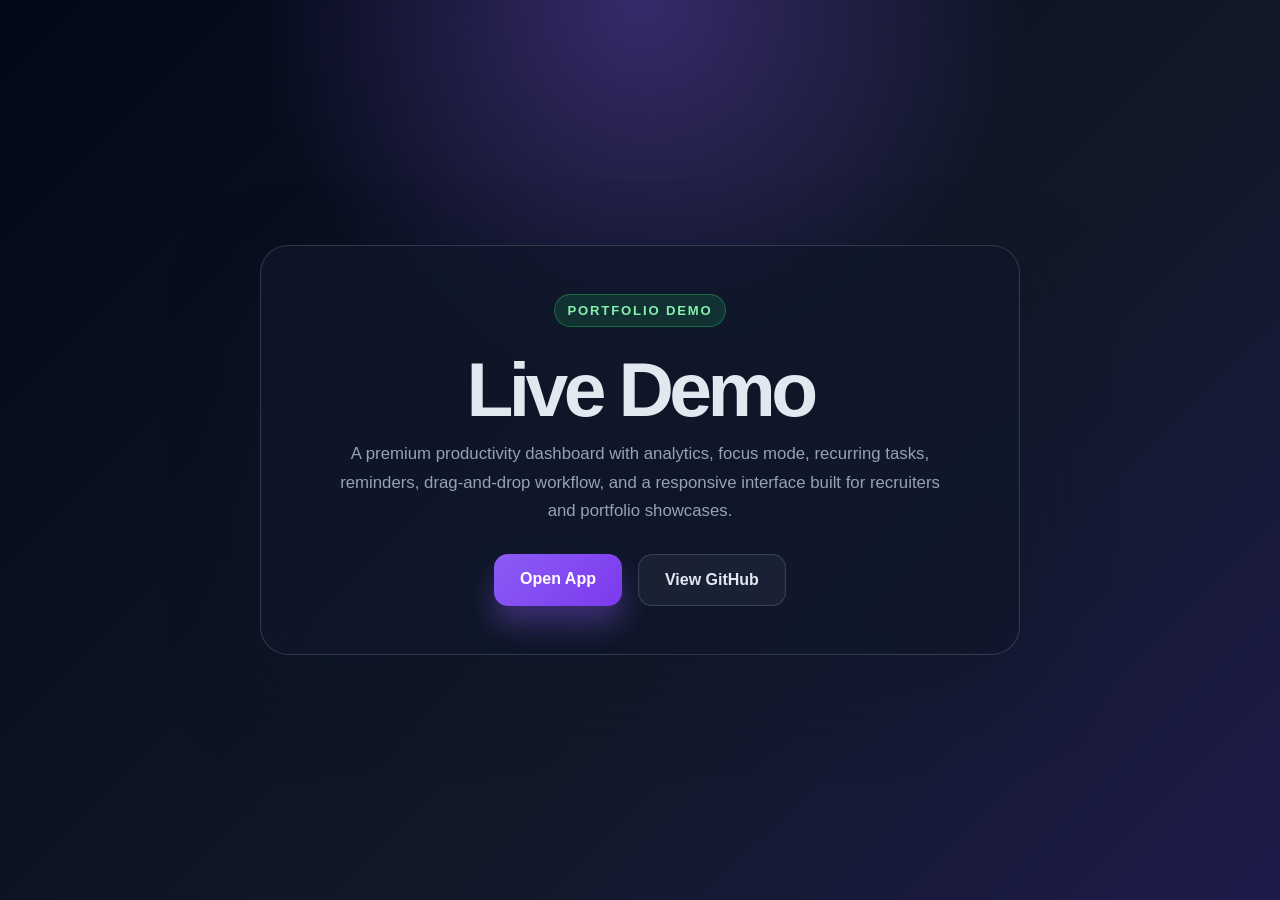
==== live-demo.html @ 7c48c3ad "Add seeded demo tasks and separate live demo landing page" ====
<!DOCTYPE html>
<html lang="en">
  <head>
    <meta charset="UTF-8" />
    <meta name="viewport" content="width=device-width, initial-scale=1.0" />
    <title>Live Demo | Advanced Todo App</title>
    <style>
      :root {
        --bg: #0f172a;
        --card: rgba(15, 23, 42, 0.8);
        --text: #e2e8f0;
        --muted: #94a3b8;
        --primary: #8b5cf6;
        --secondary: #22c55e;
        --accent: #38bdf8;
      }

      * { box-sizing: border-box; }

      body {
        margin: 0;
        min-height: 100vh;
        display: grid;
        place-items: center;
        font-family: Inter, Arial, sans-serif;
        background: radial-gradient(circle at top, rgba(139, 92, 246, 0.35), transparent 35%), linear-gradient(135deg, #020817, #111827 60%, #1e1b4b);
        color: var(--text);
      }

      .demo-card {
        width: min(760px, calc(100% - 32px));
        padding: 48px 32px;
        border: 1px solid rgba(148, 163, 184, 0.25);
        border-radius: 28px;
        background: rgba(15, 23, 42, 0.75);
        box-shadow: 0 30px 80px rgba(15, 23, 42, 0.55);
        text-align: center;
        backdrop-filter: blur(12px);
      }

      .badge {
        display: inline-block;
        padding: 8px 12px;
        border-radius: 999px;
        background: rgba(34, 197, 94, 0.15);
        border: 1px solid rgba(34, 197, 94, 0.4);
        color: #86efac;
        font-size: 0.82rem;
        letter-spacing: 0.14em;
        text-transform: uppercase;
        font-weight: 700;
      }

      h1 {
        margin: 24px 0 12px;
        font-size: clamp(2.6rem, 6vw, 5rem);
        line-height: 1;
        letter-spacing: -0.06em;
      }

      p {
        margin: 0 auto 28px;
        max-width: 620px;
        color: var(--muted);
        font-size: 1.05rem;
        line-height: 1.7;
      }

      .actions {
        display: flex;
        justify-content: center;
        gap: 16px;
        flex-wrap: wrap;
      }

      .primary-btn,
      .secondary-btn {
        text-decoration: none;
        border-radius: 14px;
        padding: 16px 26px;
        font-weight: 800;
        font-size: 1rem;
        transition: transform 0.2s ease, box-shadow 0.2s ease;
      }

      .primary-btn {
        background: linear-gradient(135deg, var(--primary), #7c3aed);
        color: white;
        box-shadow: 0 18px 28px rgba(139, 92, 246, 0.35);
      }

      .secondary-btn {
        background: rgba(148, 163, 184, 0.08);
        border: 1px solid rgba(148, 163, 184, 0.25);
        color: var(--text);
      }

      .primary-btn:hover,
      .secondary-btn:hover {
        transform: translateY(-2px);
      }

      @media (max-width: 640px) {
        .demo-card {
          padding: 36px 22px;
        }

        .actions {
          flex-direction: column;
        }

        .primary-btn,
        .secondary-btn {
          width: 100%;
        }
      }
    </style>
  </head>
  <body>
    <main class="demo-card">
      <span class="badge">Portfolio Demo</span>
      <h1>Live Demo</h1>
      <p>
        A premium productivity dashboard with analytics, focus mode, recurring tasks, reminders, drag-and-drop workflow,
        and a responsive interface built for recruiters and portfolio showcases.
      </p>
      <div class="actions">
        <a class="primary-btn" href="./index.html">Open App</a>
        <a class="secondary-btn" href="https://github.com/rohaan2802/portfolio-todo-app" target="_blank" rel="noreferrer">View GitHub</a>
      </div>
    </main>
  </body>
</html>
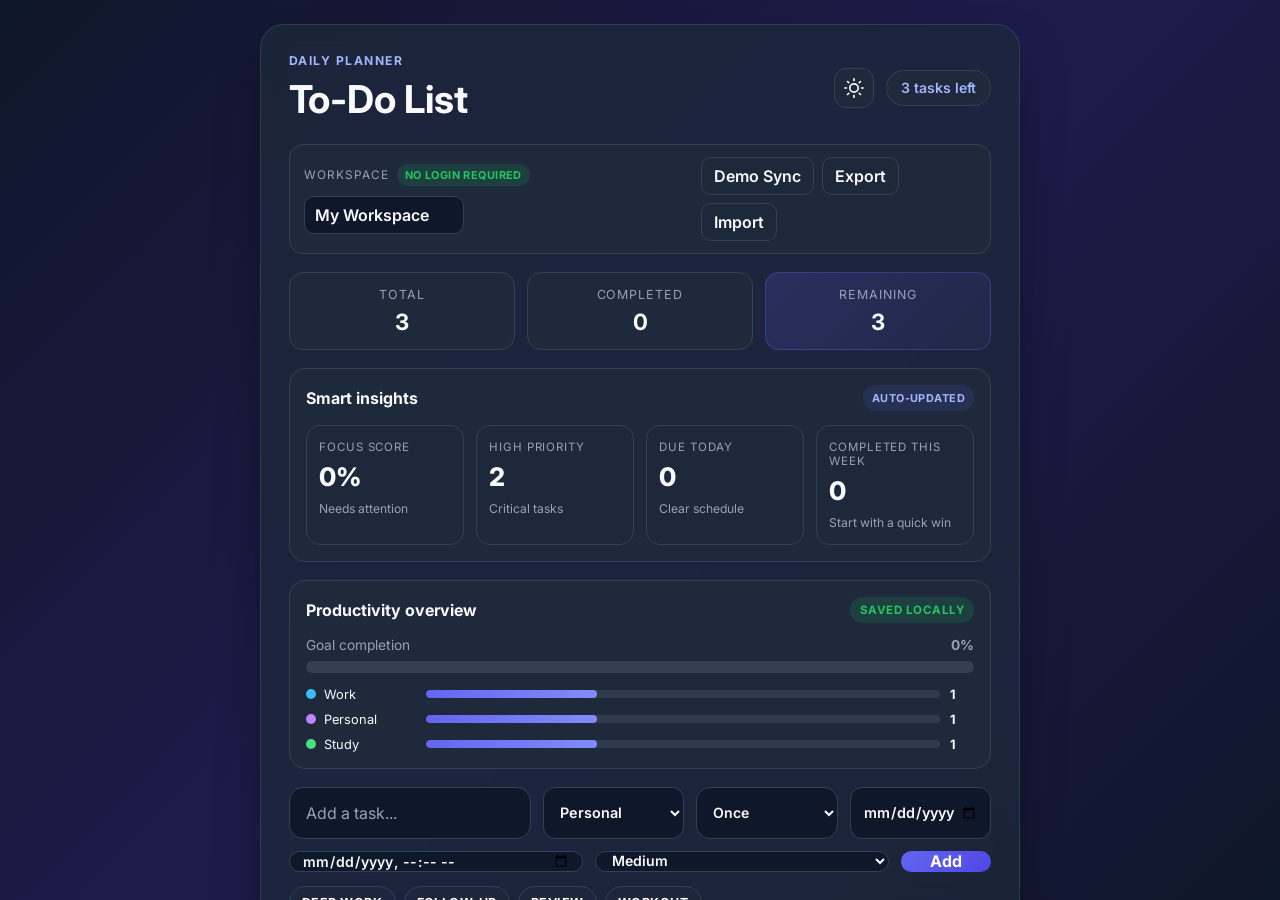
==== commit 84d316d1: "Fix live demo redirect to app" ====
--- a/live-demo.html
+++ b/live-demo.html
@@ -2,8 +2,9 @@
 <html lang="en">
   <head>
     <meta charset="UTF-8" />
+    <meta http-equiv="refresh" content="1; url=./index.html" />
     <meta name="viewport" content="width=device-width, initial-scale=1.0" />
-    <title>Live Demo | Advanced Todo App</title>
+    <title>Redirecting to Live Demo</title>
     <style>
       :root {
         --bg: #0f172a;
@@ -11,8 +12,6 @@
         --text: #e2e8f0;
         --muted: #94a3b8;
         --primary: #8b5cf6;
-        --secondary: #22c55e;
-        --accent: #38bdf8;
       }
 
       * { box-sizing: border-box; }
@@ -46,88 +45,47 @@
         border: 1px solid rgba(34, 197, 94, 0.4);
         color: #86efac;
         font-size: 0.82rem;
-        letter-spacing: 0.14em;
+        letter-spacing: 0.12em;
         text-transform: uppercase;
         font-weight: 700;
       }
 
       h1 {
-        margin: 24px 0 12px;
-        font-size: clamp(2.6rem, 6vw, 5rem);
+        margin: 22px 0 12px;
+        font-size: clamp(2.3rem, 5vw, 4rem);
         line-height: 1;
         letter-spacing: -0.06em;
       }
 
       p {
-        margin: 0 auto 28px;
+        margin: 0 auto 24px;
         max-width: 620px;
         color: var(--muted);
-        font-size: 1.05rem;
+        font-size: 1.04rem;
         line-height: 1.7;
       }
 
-      .actions {
-        display: flex;
-        justify-content: center;
-        gap: 16px;
-        flex-wrap: wrap;
-      }
-
-      .primary-btn,
-      .secondary-btn {
+      .primary-btn {
+        display: inline-block;
         text-decoration: none;
+        background: linear-gradient(135deg, var(--primary), #7c3aed);
+        color: white;
         border-radius: 14px;
         padding: 16px 26px;
         font-weight: 800;
         font-size: 1rem;
-        transition: transform 0.2s ease, box-shadow 0.2s ease;
-      }
-
-      .primary-btn {
-        background: linear-gradient(135deg, var(--primary), #7c3aed);
-        color: white;
         box-shadow: 0 18px 28px rgba(139, 92, 246, 0.35);
-      }
-
-      .secondary-btn {
-        background: rgba(148, 163, 184, 0.08);
-        border: 1px solid rgba(148, 163, 184, 0.25);
-        color: var(--text);
-      }
-
-      .primary-btn:hover,
-      .secondary-btn:hover {
-        transform: translateY(-2px);
-      }
-
-      @media (max-width: 640px) {
-        .demo-card {
-          padding: 36px 22px;
-        }
-
-        .actions {
-          flex-direction: column;
-        }
-
-        .primary-btn,
-        .secondary-btn {
-          width: 100%;
-        }
       }
     </style>
   </head>
   <body>
     <main class="demo-card">
       <span class="badge">Portfolio Demo</span>
-      <h1>Live Demo</h1>
+      <h1>Launching App...</h1>
       <p>
-        A premium productivity dashboard with analytics, focus mode, recurring tasks, reminders, drag-and-drop workflow,
-        and a responsive interface built for recruiters and portfolio showcases.
+        Redirecting to the live productivity dashboard. If it does not open automatically, use the button below.
       </p>
-      <div class="actions">
-        <a class="primary-btn" href="./index.html">Open App</a>
-        <a class="secondary-btn" href="https://github.com/rohaan2802/portfolio-todo-app" target="_blank" rel="noreferrer">View GitHub</a>
-      </div>
+      <a class="primary-btn" href="./index.html">Open App</a>
     </main>
   </body>
 </html>
